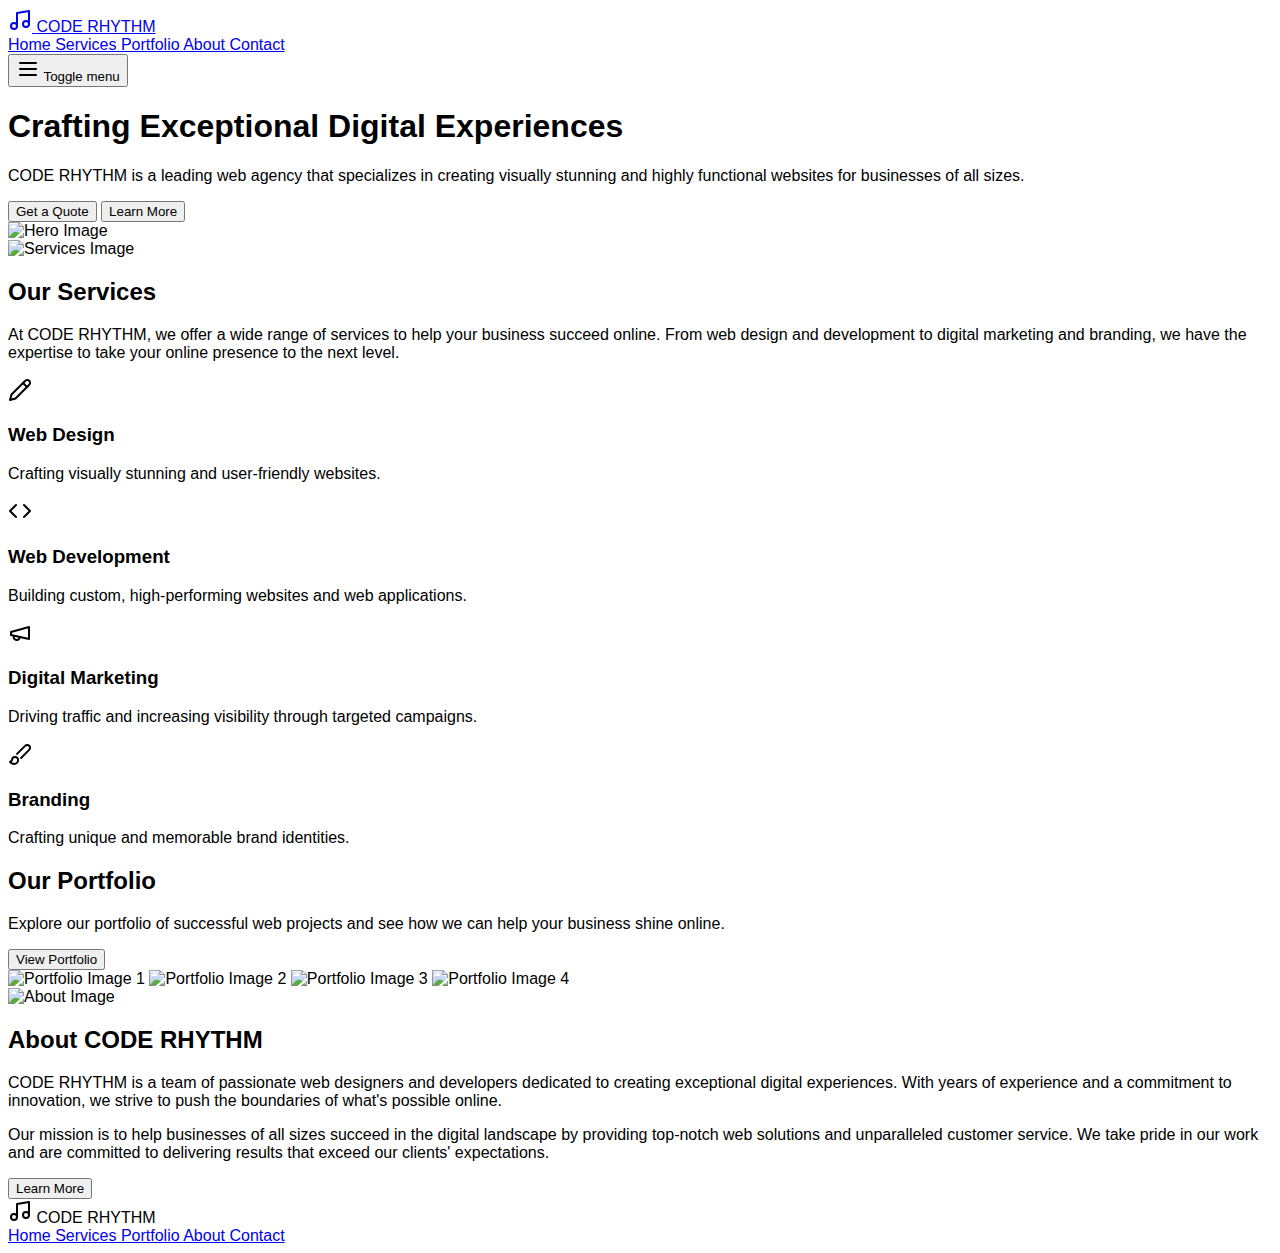
==== index.html @ 7cdf546d "Create index.html" ====
<!DOCTYPE html>
<html lang="ko">
<head>
  <meta charset="UTF-8">
  <meta name="viewport" content="width=device-width, initial-scale=1.0">
  <script src="https://cdn.tailwindcss.com"></script>
  <title>Document</title>
</head>
<body>
  <!--
// v0 by Vercel.
// https://v0.dev/t/1JrsqArqcha
-->

<style>h1, h2, h3, h4, h5, h6 { font-family: 'Inter', sans-serif; --font-sans: 'Inter'; }
</style>
<style>body { font-family: 'Inter', sans-serif; --font-sans: 'Inter'; }
</style>
<div class="flex flex-col min-h-[100dvh]">
  <header class="bg-gray-900 text-white px-6 py-4 flex items-center justify-between">
    <a class="flex items-center gap-2 font-bold text-lg" href="#">
      <svg
        xmlns="http://www.w3.org/2000/svg"
        width="24"
        height="24"
        viewBox="0 0 24 24"
        fill="none"
        stroke="currentColor"
        stroke-width="2"
        stroke-linecap="round"
        stroke-linejoin="round"
        class="h-6 w-6"
      >
        <path d="M9 18V5l12-2v13"></path>
        <circle cx="6" cy="18" r="3"></circle>
        <circle cx="18" cy="16" r="3"></circle>
      </svg>
      <span>CODE RHYTHM</span>
    </a>
    <nav class="hidden md:flex gap-6">
      <a class="hover:underline" href="#">
        Home
      </a>
      <a class="hover:underline" href="#">
        Services
      </a>
      <a class="hover:underline" href="#">
        Portfolio
      </a>
      <a class="hover:underline" href="#">
        About
      </a>
      <a class="hover:underline" href="#">
        Contact
      </a>
    </nav>
    <button class="inline-flex items-center justify-center whitespace-nowrap rounded-md text-sm font-medium ring-offset-background transition-colors focus-visible:outline-none focus-visible:ring-2 focus-visible:ring-ring focus-visible:ring-offset-2 disabled:pointer-events-none disabled:opacity-50 border border-input bg-background hover:bg-accent hover:text-accent-foreground h-10 w-10 md:hidden">
      <svg
        xmlns="http://www.w3.org/2000/svg"
        width="24"
        height="24"
        viewBox="0 0 24 24"
        fill="none"
        stroke="currentColor"
        stroke-width="2"
        stroke-linecap="round"
        stroke-linejoin="round"
        class="h-6 w-6"
      >
        <line x1="4" x2="20" y1="12" y2="12"></line>
        <line x1="4" x2="20" y1="6" y2="6"></line>
        <line x1="4" x2="20" y1="18" y2="18"></line>
      </svg>
      <span class="sr-only">Toggle menu</span>
    </button>
  </header>
  <main class="flex-1">
    <section class="bg-gray-900 text-white py-24 md:py-32 lg:py-40">
      <div class="container px-4 md:px-6 grid md:grid-cols-2 gap-8 items-center">
        <div class="space-y-6">
          <h1 class="text-4xl md:text-5xl lg:text-6xl font-bold tracking-tight">
            Crafting Exceptional Digital Experiences
          </h1>
          <p class="text-lg md:text-xl text-gray-300">
            CODE RHYTHM is a leading web agency that specializes in creating visually stunning and highly functional
            websites for businesses of all sizes.
          </p>
          <div class="flex gap-4">
            <button class="inline-flex items-center justify-center whitespace-nowrap rounded-md text-sm font-medium ring-offset-background transition-colors focus-visible:outline-none focus-visible:ring-2 focus-visible:ring-ring focus-visible:ring-offset-2 disabled:pointer-events-none disabled:opacity-50 h-10 px-4 py-2">
              Get a Quote
            </button>
            <button class="inline-flex items-center justify-center whitespace-nowrap rounded-md text-sm font-medium ring-offset-background transition-colors focus-visible:outline-none focus-visible:ring-2 focus-visible:ring-ring focus-visible:ring-offset-2 disabled:pointer-events-none disabled:opacity-50 border border-input bg-background hover:bg-accent hover:text-accent-foreground h-10 px-4 py-2">
              Learn More
            </button>
          </div>
        </div>
        <div class="relative">
          <img
            src="/placeholder.svg"
            width="800"
            height="600"
            alt="Hero Image"
            class="rounded-xl shadow-xl"
            style="aspect-ratio: 800 / 600; object-fit: cover;"
          />
          <div class="absolute top-0 left-0 w-full h-full bg-gradient-to-r from-gray-900/80 to-transparent rounded-xl"></div>
        </div>
      </div>
    </section>
    <section class="bg-white py-24 md:py-32 lg:py-40">
      <div class="container px-4 md:px-6 grid md:grid-cols-2 gap-8 items-center">
        <div class="order-2 md:order-1">
          <img
            src="/placeholder.svg"
            width="800"
            height="600"
            alt="Services Image"
            class="rounded-xl shadow-xl"
            style="aspect-ratio: 800 / 600; object-fit: cover;"
          />
        </div>
        <div class="space-y-6 order-1 md:order-2">
          <h2 class="text-3xl md:text-4xl lg:text-5xl font-bold tracking-tight">Our Services</h2>
          <p class="text-lg md:text-xl text-gray-600">
            At CODE RHYTHM, we offer a wide range of services to help your business succeed online. From web design
            and development to digital marketing and branding, we have the expertise to take your online presence to
            the next level.
          </p>
          <div class="grid grid-cols-2 gap-4">
            <div class="rounded-lg border bg-card text-card-foreground shadow-sm" data-v0-t="card">
              <div class="flex flex-col space-y-1.5 p-6">
                <svg
                  xmlns="http://www.w3.org/2000/svg"
                  width="24"
                  height="24"
                  viewBox="0 0 24 24"
                  fill="none"
                  stroke="currentColor"
                  stroke-width="2"
                  stroke-linecap="round"
                  stroke-linejoin="round"
                  class="h-8 w-8 text-primary"
                >
                  <path d="M17 3a2.85 2.83 0 1 1 4 4L7.5 20.5 2 22l1.5-5.5Z"></path>
                  <path d="m15 5 4 4"></path>
                </svg>
              </div>
              <div class="p-6">
                <h3 class="text-lg font-semibold">Web Design</h3>
                <p class="text-gray-600">Crafting visually stunning and user-friendly websites.</p>
              </div>
            </div>
            <div class="rounded-lg border bg-card text-card-foreground shadow-sm" data-v0-t="card">
              <div class="flex flex-col space-y-1.5 p-6">
                <svg
                  xmlns="http://www.w3.org/2000/svg"
                  width="24"
                  height="24"
                  viewBox="0 0 24 24"
                  fill="none"
                  stroke="currentColor"
                  stroke-width="2"
                  stroke-linecap="round"
                  stroke-linejoin="round"
                  class="h-8 w-8 text-primary"
                >
                  <polyline points="16 18 22 12 16 6"></polyline>
                  <polyline points="8 6 2 12 8 18"></polyline>
                </svg>
              </div>
              <div class="p-6">
                <h3 class="text-lg font-semibold">Web Development</h3>
                <p class="text-gray-600">Building custom, high-performing websites and web applications.</p>
              </div>
            </div>
            <div class="rounded-lg border bg-card text-card-foreground shadow-sm" data-v0-t="card">
              <div class="flex flex-col space-y-1.5 p-6">
                <svg
                  xmlns="http://www.w3.org/2000/svg"
                  width="24"
                  height="24"
                  viewBox="0 0 24 24"
                  fill="none"
                  stroke="currentColor"
                  stroke-width="2"
                  stroke-linecap="round"
                  stroke-linejoin="round"
                  class="h-8 w-8 text-primary"
                >
                  <path d="m3 11 18-5v12L3 14v-3z"></path>
                  <path d="M11.6 16.8a3 3 0 1 1-5.8-1.6"></path>
                </svg>
              </div>
              <div class="p-6">
                <h3 class="text-lg font-semibold">Digital Marketing</h3>
                <p class="text-gray-600">Driving traffic and increasing visibility through targeted campaigns.</p>
              </div>
            </div>
            <div class="rounded-lg border bg-card text-card-foreground shadow-sm" data-v0-t="card">
              <div class="flex flex-col space-y-1.5 p-6">
                <svg
                  xmlns="http://www.w3.org/2000/svg"
                  width="24"
                  height="24"
                  viewBox="0 0 24 24"
                  fill="none"
                  stroke="currentColor"
                  stroke-width="2"
                  stroke-linecap="round"
                  stroke-linejoin="round"
                  class="h-8 w-8 text-primary"
                >
                  <path d="m9.06 11.9 8.07-8.06a2.85 2.85 0 1 1 4.03 4.03l-8.06 8.08"></path>
                  <path d="M7.07 14.94c-1.66 0-3 1.35-3 3.02 0 1.33-2.5 1.52-2 2.02 1.08 1.1 2.49 2.02 4 2.02 2.2 0 4-1.8 4-4.04a3.01 3.01 0 0 0-3-3.02z"></path>
                </svg>
              </div>
              <div class="p-6">
                <h3 class="text-lg font-semibold">Branding</h3>
                <p class="text-gray-600">Crafting unique and memorable brand identities.</p>
              </div>
            </div>
          </div>
        </div>
      </div>
    </section>
    <section class="bg-gray-900 text-white py-24 md:py-32 lg:py-40">
      <div class="container px-4 md:px-6 grid md:grid-cols-2 gap-8 items-center">
        <div class="space-y-6">
          <h2 class="text-3xl md:text-4xl lg:text-5xl font-bold tracking-tight">Our Portfolio</h2>
          <p class="text-lg md:text-xl text-gray-300">
            Explore our portfolio of successful web projects and see how we can help your business shine online.
          </p>
          <button class="inline-flex items-center justify-center whitespace-nowrap rounded-md text-sm font-medium ring-offset-background transition-colors focus-visible:outline-none focus-visible:ring-2 focus-visible:ring-ring focus-visible:ring-offset-2 disabled:pointer-events-none disabled:opacity-50 h-10 px-4 py-2">
            View Portfolio
          </button>
        </div>
        <div class="grid grid-cols-2 gap-4">
          <img
            src="/placeholder.svg"
            width="400"
            height="300"
            alt="Portfolio Image 1"
            class="rounded-xl shadow-xl"
            style="aspect-ratio: 400 / 300; object-fit: cover;"
          />
          <img
            src="/placeholder.svg"
            width="400"
            height="300"
            alt="Portfolio Image 2"
            class="rounded-xl shadow-xl"
            style="aspect-ratio: 400 / 300; object-fit: cover;"
          />
          <img
            src="/placeholder.svg"
            width="400"
            height="300"
            alt="Portfolio Image 3"
            class="rounded-xl shadow-xl"
            style="aspect-ratio: 400 / 300; object-fit: cover;"
          />
          <img
            src="/placeholder.svg"
            width="400"
            height="300"
            alt="Portfolio Image 4"
            class="rounded-xl shadow-xl"
            style="aspect-ratio: 400 / 300; object-fit: cover;"
          />
        </div>
      </div>
    </section>
    <section class="bg-white py-24 md:py-32 lg:py-40">
      <div class="container px-4 md:px-6 grid md:grid-cols-2 gap-8 items-center">
        <div>
          <img
            src="/placeholder.svg"
            width="800"
            height="600"
            alt="About Image"
            class="rounded-xl shadow-xl"
            style="aspect-ratio: 800 / 600; object-fit: cover;"
          />
        </div>
        <div class="space-y-6">
          <h2 class="text-3xl md:text-4xl lg:text-5xl font-bold tracking-tight">About CODE RHYTHM</h2>
          <p class="text-lg md:text-xl text-gray-600">
            CODE RHYTHM is a team of passionate web designers and developers dedicated to creating exceptional
            digital experiences. With years of experience and a commitment to innovation, we strive to push the
            boundaries of what's possible online.
          </p>
          <p class="text-lg md:text-xl text-gray-600">
            Our mission is to help businesses of all sizes succeed in the digital landscape by providing top-notch
            web solutions and unparalleled customer service. We take pride in our work and are committed to
            delivering results that exceed our clients' expectations.
          </p>
          <button class="inline-flex items-center justify-center whitespace-nowrap rounded-md text-sm font-medium ring-offset-background transition-colors focus-visible:outline-none focus-visible:ring-2 focus-visible:ring-ring focus-visible:ring-offset-2 disabled:pointer-events-none disabled:opacity-50 h-10 px-4 py-2">
            Learn More
          </button>
        </div>
      </div>
    </section>
  </main>
  <footer class="bg-gray-900 text-white px-6 py-8">
    <div class="container flex flex-col md:flex-row items-center justify-between">
      <div class="flex items-center gap-2 font-bold text-lg">
        <svg
          xmlns="http://www.w3.org/2000/svg"
          width="24"
          height="24"
          viewBox="0 0 24 24"
          fill="none"
          stroke="currentColor"
          stroke-width="2"
          stroke-linecap="round"
          stroke-linejoin="round"
          class="h-6 w-6"
        >
          <path d="M9 18V5l12-2v13"></path>
          <circle cx="6" cy="18" r="3"></circle>
          <circle cx="18" cy="16" r="3"></circle>
        </svg>
        <span>CODE RHYTHM</span>
      </div>
      <nav class="flex gap-6 mt-4 md:mt-0">
        <a class="hover:underline" href="#">
          Home
        </a>
        <a class="hover:underline" href="#">
          Services
        </a>
        <a class="hover:underline" href="#">
          Portfolio
        </a>
        <a class="hover:underline" href="#">
          About
        </a>
        <a class="hover:underline" href="#">
          Contact
        </a>
      </nav>
    </div>
  </footer>
</div>
</body>
</html>
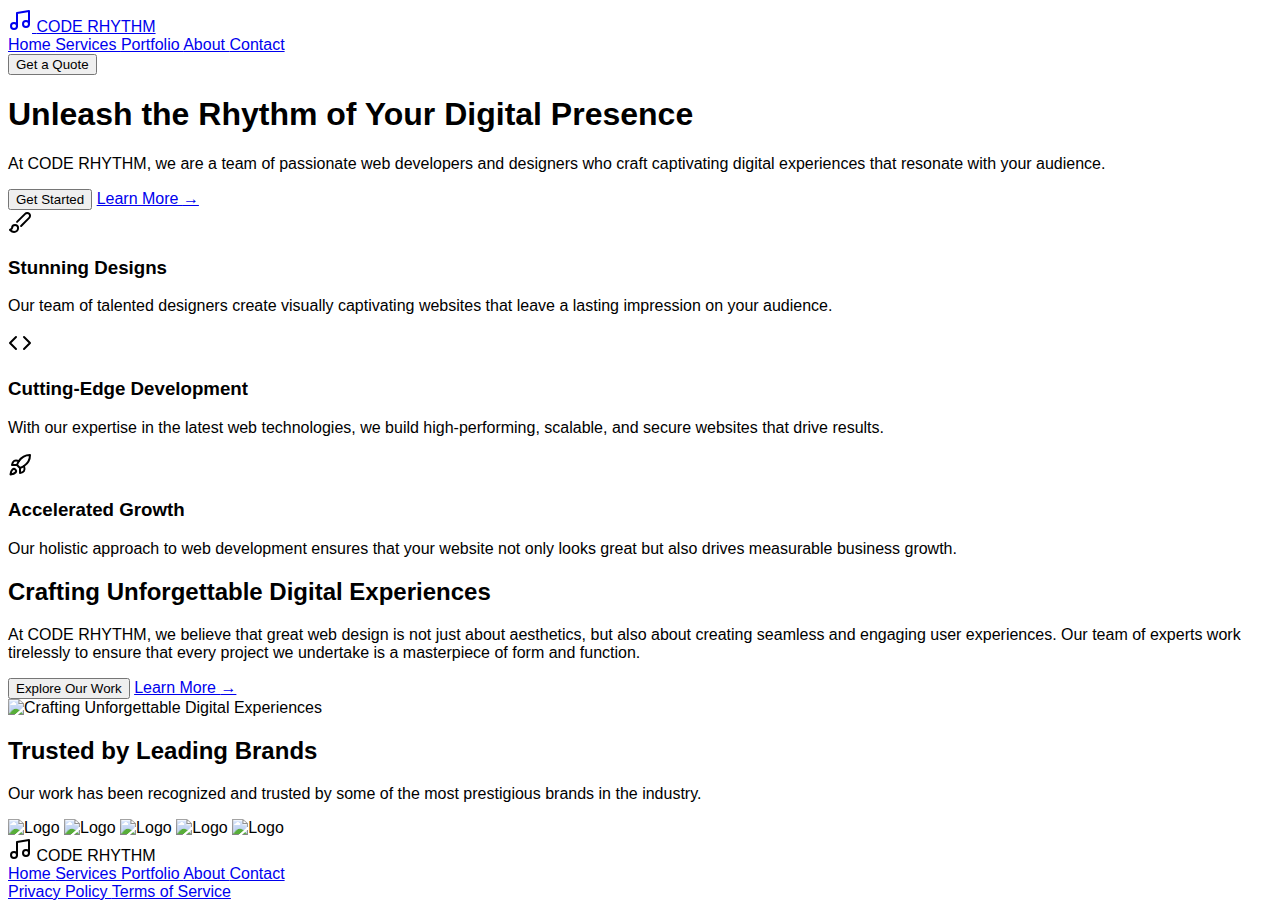
==== commit 2e899741: "Update index.html" ====
--- a/index.html
+++ b/index.html
@@ -9,16 +9,16 @@
 <body>
   <!--
 // v0 by Vercel.
-// https://v0.dev/t/1JrsqArqcha
+// https://v0.dev/t/nzzyYUr2yjG
 -->
 
 <style>h1, h2, h3, h4, h5, h6 { font-family: 'Inter', sans-serif; --font-sans: 'Inter'; }
 </style>
 <style>body { font-family: 'Inter', sans-serif; --font-sans: 'Inter'; }
 </style>
-<div class="flex flex-col min-h-[100dvh]">
-  <header class="bg-gray-900 text-white px-6 py-4 flex items-center justify-between">
-    <a class="flex items-center gap-2 font-bold text-lg" href="#">
+<div class="min-h-screen w-full bg-gradient-to-br from-[#1E1E1E] to-[#2C2C2C] text-white">
+  <header class="flex items-center justify-between px-8 py-6 lg:px-16 lg:py-8">
+    <a class="flex items-center gap-2 text-2xl font-bold" href="#">
       <svg
         xmlns="http://www.w3.org/2000/svg"
         width="24"
@@ -29,7 +29,7 @@
         stroke-width="2"
         stroke-linecap="round"
         stroke-linejoin="round"
-        class="h-6 w-6"
+        class="h-8 w-8"
       >
         <path d="M9 18V5l12-2v13"></path>
         <circle cx="6" cy="18" r="3"></circle>
@@ -37,308 +37,247 @@
       </svg>
       <span>CODE RHYTHM</span>
     </a>
-    <nav class="hidden md:flex gap-6">
-      <a class="hover:underline" href="#">
+    <nav class="hidden space-x-6 lg:flex">
+      <a class="text-sm font-medium hover:text-gray-300 transition-colors" href="#">
         Home
       </a>
-      <a class="hover:underline" href="#">
+      <a class="text-sm font-medium hover:text-gray-300 transition-colors" href="#">
         Services
       </a>
-      <a class="hover:underline" href="#">
+      <a class="text-sm font-medium hover:text-gray-300 transition-colors" href="#">
         Portfolio
       </a>
-      <a class="hover:underline" href="#">
+      <a class="text-sm font-medium hover:text-gray-300 transition-colors" href="#">
         About
       </a>
-      <a class="hover:underline" href="#">
+      <a class="text-sm font-medium hover:text-gray-300 transition-colors" href="#">
         Contact
       </a>
     </nav>
-    <button class="inline-flex items-center justify-center whitespace-nowrap rounded-md text-sm font-medium ring-offset-background transition-colors focus-visible:outline-none focus-visible:ring-2 focus-visible:ring-ring focus-visible:ring-offset-2 disabled:pointer-events-none disabled:opacity-50 border border-input bg-background hover:bg-accent hover:text-accent-foreground h-10 w-10 md:hidden">
-      <svg
-        xmlns="http://www.w3.org/2000/svg"
-        width="24"
-        height="24"
-        viewBox="0 0 24 24"
-        fill="none"
-        stroke="currentColor"
-        stroke-width="2"
-        stroke-linecap="round"
-        stroke-linejoin="round"
-        class="h-6 w-6"
-      >
-        <line x1="4" x2="20" y1="12" y2="12"></line>
-        <line x1="4" x2="20" y1="6" y2="6"></line>
-        <line x1="4" x2="20" y1="18" y2="18"></line>
-      </svg>
-      <span class="sr-only">Toggle menu</span>
+    <button class="items-center justify-center whitespace-nowrap rounded-md text-sm font-medium ring-offset-background transition-colors focus-visible:outline-none focus-visible:ring-2 focus-visible:ring-ring focus-visible:ring-offset-2 disabled:pointer-events-none disabled:opacity-50 bg-primary text-primary-foreground hover:bg-primary/90 h-10 px-4 py-2 hidden lg:inline-flex">
+      Get a Quote
     </button>
   </header>
-  <main class="flex-1">
-    <section class="bg-gray-900 text-white py-24 md:py-32 lg:py-40">
-      <div class="container px-4 md:px-6 grid md:grid-cols-2 gap-8 items-center">
-        <div class="space-y-6">
-          <h1 class="text-4xl md:text-5xl lg:text-6xl font-bold tracking-tight">
-            Crafting Exceptional Digital Experiences
-          </h1>
-          <p class="text-lg md:text-xl text-gray-300">
-            CODE RHYTHM is a leading web agency that specializes in creating visually stunning and highly functional
-            websites for businesses of all sizes.
-          </p>
-          <div class="flex gap-4">
+  <main class="flex flex-col items-center justify-center px-8 py-16 lg:px-16 lg:py-24">
+    <div class="max-w-3xl text-center">
+      <h1 class="text-4xl font-bold tracking-tight sm:text-5xl md:text-6xl">
+        Unleash the Rhythm of Your Digital Presence
+      </h1>
+      <p class="mt-6 text-lg leading-8 text-gray-400">
+        At CODE RHYTHM, we are a team of passionate web developers and designers who craft captivating digital
+        experiences that resonate with your audience.
+      </p>
+      <div class="mt-10 flex items-center justify-center gap-x-6">
+        <button class="inline-flex items-center justify-center whitespace-nowrap rounded-md text-sm font-medium ring-offset-background transition-colors focus-visible:outline-none focus-visible:ring-2 focus-visible:ring-ring focus-visible:ring-offset-2 disabled:pointer-events-none disabled:opacity-50 h-10 px-4 py-2">
+          Get Started
+        </button>
+        <a class="text-sm font-semibold leading-6 text-gray-300 hover:text-gray-200" href="#">
+          Learn More <span aria-hidden="true">→</span>
+        </a>
+      </div>
+    </div>
+  </main>
+  <section class="bg-[#2C2C2C] py-16 lg:py-24">
+    <div class="container mx-auto px-8 lg:px-16">
+      <div class="grid grid-cols-1 gap-8 md:grid-cols-2 lg:grid-cols-3">
+        <div class="rounded-lg bg-[#1E1E1E] p-8 shadow-lg">
+          <svg
+            xmlns="http://www.w3.org/2000/svg"
+            width="24"
+            height="24"
+            viewBox="0 0 24 24"
+            fill="none"
+            stroke="currentColor"
+            stroke-width="2"
+            stroke-linecap="round"
+            stroke-linejoin="round"
+            class="h-10 w-10 text-[#FF6B6B]"
+          >
+            <path d="m9.06 11.9 8.07-8.06a2.85 2.85 0 1 1 4.03 4.03l-8.06 8.08"></path>
+            <path d="M7.07 14.94c-1.66 0-3 1.35-3 3.02 0 1.33-2.5 1.52-2 2.02 1.08 1.1 2.49 2.02 4 2.02 2.2 0 4-1.8 4-4.04a3.01 3.01 0 0 0-3-3.02z"></path>
+          </svg>
+          <h3 class="mt-6 text-xl font-bold">Stunning Designs</h3>
+          <p class="mt-4 text-gray-400">
+            Our team of talented designers create visually captivating websites that leave a lasting impression on
+            your audience.
+          </p>
+        </div>
+        <div class="rounded-lg bg-[#1E1E1E] p-8 shadow-lg">
+          <svg
+            xmlns="http://www.w3.org/2000/svg"
+            width="24"
+            height="24"
+            viewBox="0 0 24 24"
+            fill="none"
+            stroke="currentColor"
+            stroke-width="2"
+            stroke-linecap="round"
+            stroke-linejoin="round"
+            class="h-10 w-10 text-[#6BCB77]"
+          >
+            <polyline points="16 18 22 12 16 6"></polyline>
+            <polyline points="8 6 2 12 8 18"></polyline>
+          </svg>
+          <h3 class="mt-6 text-xl font-bold">Cutting-Edge Development</h3>
+          <p class="mt-4 text-gray-400">
+            With our expertise in the latest web technologies, we build high-performing, scalable, and secure
+            websites that drive results.
+          </p>
+        </div>
+        <div class="rounded-lg bg-[#1E1E1E] p-8 shadow-lg">
+          <svg
+            xmlns="http://www.w3.org/2000/svg"
+            width="24"
+            height="24"
+            viewBox="0 0 24 24"
+            fill="none"
+            stroke="currentColor"
+            stroke-width="2"
+            stroke-linecap="round"
+            stroke-linejoin="round"
+            class="h-10 w-10 text-[#FFC107]"
+          >
+            <path d="M4.5 16.5c-1.5 1.26-2 5-2 5s3.74-.5 5-2c.71-.84.7-2.13-.09-2.91a2.18 2.18 0 0 0-2.91-.09z"></path>
+            <path d="m12 15-3-3a22 22 0 0 1 2-3.95A12.88 12.88 0 0 1 22 2c0 2.72-.78 7.5-6 11a22.35 22.35 0 0 1-4 2z"></path>
+            <path d="M9 12H4s.55-3.03 2-4c1.62-1.08 5 0 5 0"></path>
+            <path d="M12 15v5s3.03-.55 4-2c1.08-1.62 0-5 0-5"></path>
+          </svg>
+          <h3 class="mt-6 text-xl font-bold">Accelerated Growth</h3>
+          <p class="mt-4 text-gray-400">
+            Our holistic approach to web development ensures that your website not only looks great but also drives
+            measurable business growth.
+          </p>
+        </div>
+      </div>
+    </div>
+  </section>
+  <section class="py-16 lg:py-24">
+    <div class="container mx-auto px-8 lg:px-16">
+      <div class="grid grid-cols-1 gap-8 md:grid-cols-2">
+        <div class="order-2 md:order-1">
+          <h2 class="text-3xl font-bold tracking-tight sm:text-4xl">Crafting Unforgettable Digital Experiences</h2>
+          <p class="mt-6 text-lg leading-8 text-gray-400">
+            At CODE RHYTHM, we believe that great web design is not just about aesthetics, but also about creating
+            seamless and engaging user experiences. Our team of experts work tirelessly to ensure that every project
+            we undertake is a masterpiece of form and function.
+          </p>
+          <div class="mt-10 flex items-center gap-x-6">
             <button class="inline-flex items-center justify-center whitespace-nowrap rounded-md text-sm font-medium ring-offset-background transition-colors focus-visible:outline-none focus-visible:ring-2 focus-visible:ring-ring focus-visible:ring-offset-2 disabled:pointer-events-none disabled:opacity-50 h-10 px-4 py-2">
-              Get a Quote
+              Explore Our Work
             </button>
-            <button class="inline-flex items-center justify-center whitespace-nowrap rounded-md text-sm font-medium ring-offset-background transition-colors focus-visible:outline-none focus-visible:ring-2 focus-visible:ring-ring focus-visible:ring-offset-2 disabled:pointer-events-none disabled:opacity-50 border border-input bg-background hover:bg-accent hover:text-accent-foreground h-10 px-4 py-2">
-              Learn More
-            </button>
+            <a class="text-sm font-semibold leading-6 text-gray-300 hover:text-gray-200" href="#">
+              Learn More <span aria-hidden="true">→</span>
+            </a>
           </div>
         </div>
-        <div class="relative">
+        <div class="order-1 md:order-2">
           <img
             src="/placeholder.svg"
-            width="800"
-            height="600"
-            alt="Hero Image"
-            class="rounded-xl shadow-xl"
-            style="aspect-ratio: 800 / 600; object-fit: cover;"
+            width="640"
+            height="480"
+            alt="Crafting Unforgettable Digital Experiences"
+            class="rounded-lg"
+            style="aspect-ratio:640/480;object-fit:cover"
           />
-          <div class="absolute top-0 left-0 w-full h-full bg-gradient-to-r from-gray-900/80 to-transparent rounded-xl"></div>
-        </div>
-      </div>
-    </section>
-    <section class="bg-white py-24 md:py-32 lg:py-40">
-      <div class="container px-4 md:px-6 grid md:grid-cols-2 gap-8 items-center">
-        <div class="order-2 md:order-1">
-          <img
-            src="/placeholder.svg"
-            width="800"
-            height="600"
-            alt="Services Image"
-            class="rounded-xl shadow-xl"
-            style="aspect-ratio: 800 / 600; object-fit: cover;"
-          />
-        </div>
-        <div class="space-y-6 order-1 md:order-2">
-          <h2 class="text-3xl md:text-4xl lg:text-5xl font-bold tracking-tight">Our Services</h2>
-          <p class="text-lg md:text-xl text-gray-600">
-            At CODE RHYTHM, we offer a wide range of services to help your business succeed online. From web design
-            and development to digital marketing and branding, we have the expertise to take your online presence to
-            the next level.
-          </p>
-          <div class="grid grid-cols-2 gap-4">
-            <div class="rounded-lg border bg-card text-card-foreground shadow-sm" data-v0-t="card">
-              <div class="flex flex-col space-y-1.5 p-6">
-                <svg
-                  xmlns="http://www.w3.org/2000/svg"
-                  width="24"
-                  height="24"
-                  viewBox="0 0 24 24"
-                  fill="none"
-                  stroke="currentColor"
-                  stroke-width="2"
-                  stroke-linecap="round"
-                  stroke-linejoin="round"
-                  class="h-8 w-8 text-primary"
-                >
-                  <path d="M17 3a2.85 2.83 0 1 1 4 4L7.5 20.5 2 22l1.5-5.5Z"></path>
-                  <path d="m15 5 4 4"></path>
-                </svg>
-              </div>
-              <div class="p-6">
-                <h3 class="text-lg font-semibold">Web Design</h3>
-                <p class="text-gray-600">Crafting visually stunning and user-friendly websites.</p>
-              </div>
-            </div>
-            <div class="rounded-lg border bg-card text-card-foreground shadow-sm" data-v0-t="card">
-              <div class="flex flex-col space-y-1.5 p-6">
-                <svg
-                  xmlns="http://www.w3.org/2000/svg"
-                  width="24"
-                  height="24"
-                  viewBox="0 0 24 24"
-                  fill="none"
-                  stroke="currentColor"
-                  stroke-width="2"
-                  stroke-linecap="round"
-                  stroke-linejoin="round"
-                  class="h-8 w-8 text-primary"
-                >
-                  <polyline points="16 18 22 12 16 6"></polyline>
-                  <polyline points="8 6 2 12 8 18"></polyline>
-                </svg>
-              </div>
-              <div class="p-6">
-                <h3 class="text-lg font-semibold">Web Development</h3>
-                <p class="text-gray-600">Building custom, high-performing websites and web applications.</p>
-              </div>
-            </div>
-            <div class="rounded-lg border bg-card text-card-foreground shadow-sm" data-v0-t="card">
-              <div class="flex flex-col space-y-1.5 p-6">
-                <svg
-                  xmlns="http://www.w3.org/2000/svg"
-                  width="24"
-                  height="24"
-                  viewBox="0 0 24 24"
-                  fill="none"
-                  stroke="currentColor"
-                  stroke-width="2"
-                  stroke-linecap="round"
-                  stroke-linejoin="round"
-                  class="h-8 w-8 text-primary"
-                >
-                  <path d="m3 11 18-5v12L3 14v-3z"></path>
-                  <path d="M11.6 16.8a3 3 0 1 1-5.8-1.6"></path>
-                </svg>
-              </div>
-              <div class="p-6">
-                <h3 class="text-lg font-semibold">Digital Marketing</h3>
-                <p class="text-gray-600">Driving traffic and increasing visibility through targeted campaigns.</p>
-              </div>
-            </div>
-            <div class="rounded-lg border bg-card text-card-foreground shadow-sm" data-v0-t="card">
-              <div class="flex flex-col space-y-1.5 p-6">
-                <svg
-                  xmlns="http://www.w3.org/2000/svg"
-                  width="24"
-                  height="24"
-                  viewBox="0 0 24 24"
-                  fill="none"
-                  stroke="currentColor"
-                  stroke-width="2"
-                  stroke-linecap="round"
-                  stroke-linejoin="round"
-                  class="h-8 w-8 text-primary"
-                >
-                  <path d="m9.06 11.9 8.07-8.06a2.85 2.85 0 1 1 4.03 4.03l-8.06 8.08"></path>
-                  <path d="M7.07 14.94c-1.66 0-3 1.35-3 3.02 0 1.33-2.5 1.52-2 2.02 1.08 1.1 2.49 2.02 4 2.02 2.2 0 4-1.8 4-4.04a3.01 3.01 0 0 0-3-3.02z"></path>
-                </svg>
-              </div>
-              <div class="p-6">
-                <h3 class="text-lg font-semibold">Branding</h3>
-                <p class="text-gray-600">Crafting unique and memorable brand identities.</p>
-              </div>
-            </div>
-          </div>
-        </div>
-      </div>
-    </section>
-    <section class="bg-gray-900 text-white py-24 md:py-32 lg:py-40">
-      <div class="container px-4 md:px-6 grid md:grid-cols-2 gap-8 items-center">
-        <div class="space-y-6">
-          <h2 class="text-3xl md:text-4xl lg:text-5xl font-bold tracking-tight">Our Portfolio</h2>
-          <p class="text-lg md:text-xl text-gray-300">
-            Explore our portfolio of successful web projects and see how we can help your business shine online.
-          </p>
-          <button class="inline-flex items-center justify-center whitespace-nowrap rounded-md text-sm font-medium ring-offset-background transition-colors focus-visible:outline-none focus-visible:ring-2 focus-visible:ring-ring focus-visible:ring-offset-2 disabled:pointer-events-none disabled:opacity-50 h-10 px-4 py-2">
-            View Portfolio
-          </button>
-        </div>
-        <div class="grid grid-cols-2 gap-4">
-          <img
-            src="/placeholder.svg"
-            width="400"
-            height="300"
-            alt="Portfolio Image 1"
-            class="rounded-xl shadow-xl"
-            style="aspect-ratio: 400 / 300; object-fit: cover;"
-          />
-          <img
-            src="/placeholder.svg"
-            width="400"
-            height="300"
-            alt="Portfolio Image 2"
-            class="rounded-xl shadow-xl"
-            style="aspect-ratio: 400 / 300; object-fit: cover;"
-          />
-          <img
-            src="/placeholder.svg"
-            width="400"
-            height="300"
-            alt="Portfolio Image 3"
-            class="rounded-xl shadow-xl"
-            style="aspect-ratio: 400 / 300; object-fit: cover;"
-          />
-          <img
-            src="/placeholder.svg"
-            width="400"
-            height="300"
-            alt="Portfolio Image 4"
-            class="rounded-xl shadow-xl"
-            style="aspect-ratio: 400 / 300; object-fit: cover;"
-          />
-        </div>
-      </div>
-    </section>
-    <section class="bg-white py-24 md:py-32 lg:py-40">
-      <div class="container px-4 md:px-6 grid md:grid-cols-2 gap-8 items-center">
-        <div>
-          <img
-            src="/placeholder.svg"
-            width="800"
-            height="600"
-            alt="About Image"
-            class="rounded-xl shadow-xl"
-            style="aspect-ratio: 800 / 600; object-fit: cover;"
-          />
-        </div>
-        <div class="space-y-6">
-          <h2 class="text-3xl md:text-4xl lg:text-5xl font-bold tracking-tight">About CODE RHYTHM</h2>
-          <p class="text-lg md:text-xl text-gray-600">
-            CODE RHYTHM is a team of passionate web designers and developers dedicated to creating exceptional
-            digital experiences. With years of experience and a commitment to innovation, we strive to push the
-            boundaries of what's possible online.
-          </p>
-          <p class="text-lg md:text-xl text-gray-600">
-            Our mission is to help businesses of all sizes succeed in the digital landscape by providing top-notch
-            web solutions and unparalleled customer service. We take pride in our work and are committed to
-            delivering results that exceed our clients' expectations.
-          </p>
-          <button class="inline-flex items-center justify-center whitespace-nowrap rounded-md text-sm font-medium ring-offset-background transition-colors focus-visible:outline-none focus-visible:ring-2 focus-visible:ring-ring focus-visible:ring-offset-2 disabled:pointer-events-none disabled:opacity-50 h-10 px-4 py-2">
-            Learn More
-          </button>
-        </div>
-      </div>
-    </section>
-  </main>
-  <footer class="bg-gray-900 text-white px-6 py-8">
-    <div class="container flex flex-col md:flex-row items-center justify-between">
-      <div class="flex items-center gap-2 font-bold text-lg">
-        <svg
-          xmlns="http://www.w3.org/2000/svg"
-          width="24"
-          height="24"
-          viewBox="0 0 24 24"
-          fill="none"
-          stroke="currentColor"
-          stroke-width="2"
-          stroke-linecap="round"
-          stroke-linejoin="round"
-          class="h-6 w-6"
-        >
-          <path d="M9 18V5l12-2v13"></path>
-          <circle cx="6" cy="18" r="3"></circle>
-          <circle cx="18" cy="16" r="3"></circle>
-        </svg>
-        <span>CODE RHYTHM</span>
-      </div>
-      <nav class="flex gap-6 mt-4 md:mt-0">
-        <a class="hover:underline" href="#">
-          Home
-        </a>
-        <a class="hover:underline" href="#">
-          Services
-        </a>
-        <a class="hover:underline" href="#">
-          Portfolio
-        </a>
-        <a class="hover:underline" href="#">
-          About
-        </a>
-        <a class="hover:underline" href="#">
-          Contact
-        </a>
-      </nav>
+        </div>
+      </div>
+    </div>
+  </section>
+  <section class="bg-[#2C2C2C] py-16 lg:py-24">
+    <div class="container mx-auto px-8 lg:px-16">
+      <div class="text-center">
+        <h2 class="text-3xl font-bold tracking-tight sm:text-4xl">Trusted by Leading Brands</h2>
+        <p class="mt-6 text-lg leading-8 text-gray-400">
+          Our work has been recognized and trusted by some of the most prestigious brands in the industry.
+        </p>
+      </div>
+      <div class="mt-10 grid grid-cols-2 gap-8 sm:grid-cols-3 lg:grid-cols-5">
+        <img
+          src="/placeholder.svg"
+          width="140"
+          height="70"
+          alt="Logo"
+          class="mx-auto aspect-[2/1] overflow-hidden rounded-lg object-contain object-center"
+        />
+        <img
+          src="/placeholder.svg"
+          width="140"
+          height="70"
+          alt="Logo"
+          class="mx-auto aspect-[2/1] overflow-hidden rounded-lg object-contain object-center"
+        />
+        <img
+          src="/placeholder.svg"
+          width="140"
+          height="70"
+          alt="Logo"
+          class="mx-auto aspect-[2/1] overflow-hidden rounded-lg object-contain object-center"
+        />
+        <img
+          src="/placeholder.svg"
+          width="140"
+          height="70"
+          alt="Logo"
+          class="mx-auto aspect-[2/1] overflow-hidden rounded-lg object-contain object-center"
+        />
+        <img
+          src="/placeholder.svg"
+          width="140"
+          height="70"
+          alt="Logo"
+          class="mx-auto aspect-[2/1] overflow-hidden rounded-lg object-contain object-center"
+        />
+      </div>
+    </div>
+  </section>
+  <footer class="bg-[#1E1E1E] py-8 lg:py-12">
+    <div class="container mx-auto px-8 lg:px-16">
+      <div class="flex flex-col items-center justify-between gap-6 lg:flex-row">
+        <div class="flex items-center gap-2">
+          <svg
+            xmlns="http://www.w3.org/2000/svg"
+            width="24"
+            height="24"
+            viewBox="0 0 24 24"
+            fill="none"
+            stroke="currentColor"
+            stroke-width="2"
+            stroke-linecap="round"
+            stroke-linejoin="round"
+            class="h-6 w-6"
+          >
+            <path d="M9 18V5l12-2v13"></path>
+            <circle cx="6" cy="18" r="3"></circle>
+            <circle cx="18" cy="16" r="3"></circle>
+          </svg>
+          <span class="text-lg font-bold">CODE RHYTHM</span>
+        </div>
+        <nav class="flex gap-6">
+          <a class="text-sm font-medium hover:text-gray-300 transition-colors" href="#">
+            Home
+          </a>
+          <a class="text-sm font-medium hover:text-gray-300 transition-colors" href="#">
+            Services
+          </a>
+          <a class="text-sm font-medium hover:text-gray-300 transition-colors" href="#">
+            Portfolio
+          </a>
+          <a class="text-sm font-medium hover:text-gray-300 transition-colors" href="#">
+            About
+          </a>
+          <a class="text-sm font-medium hover:text-gray-300 transition-colors" href="#">
+            Contact
+          </a>
+        </nav>
+        <div class="flex items-center gap-4">
+          <a class="text-sm font-medium hover:text-gray-300 transition-colors" href="#">
+            Privacy Policy
+          </a>
+          <a class="text-sm font-medium hover:text-gray-300 transition-colors" href="#">
+            Terms of Service
+          </a>
+        </div>
+      </div>
     </div>
   </footer>
 </div>
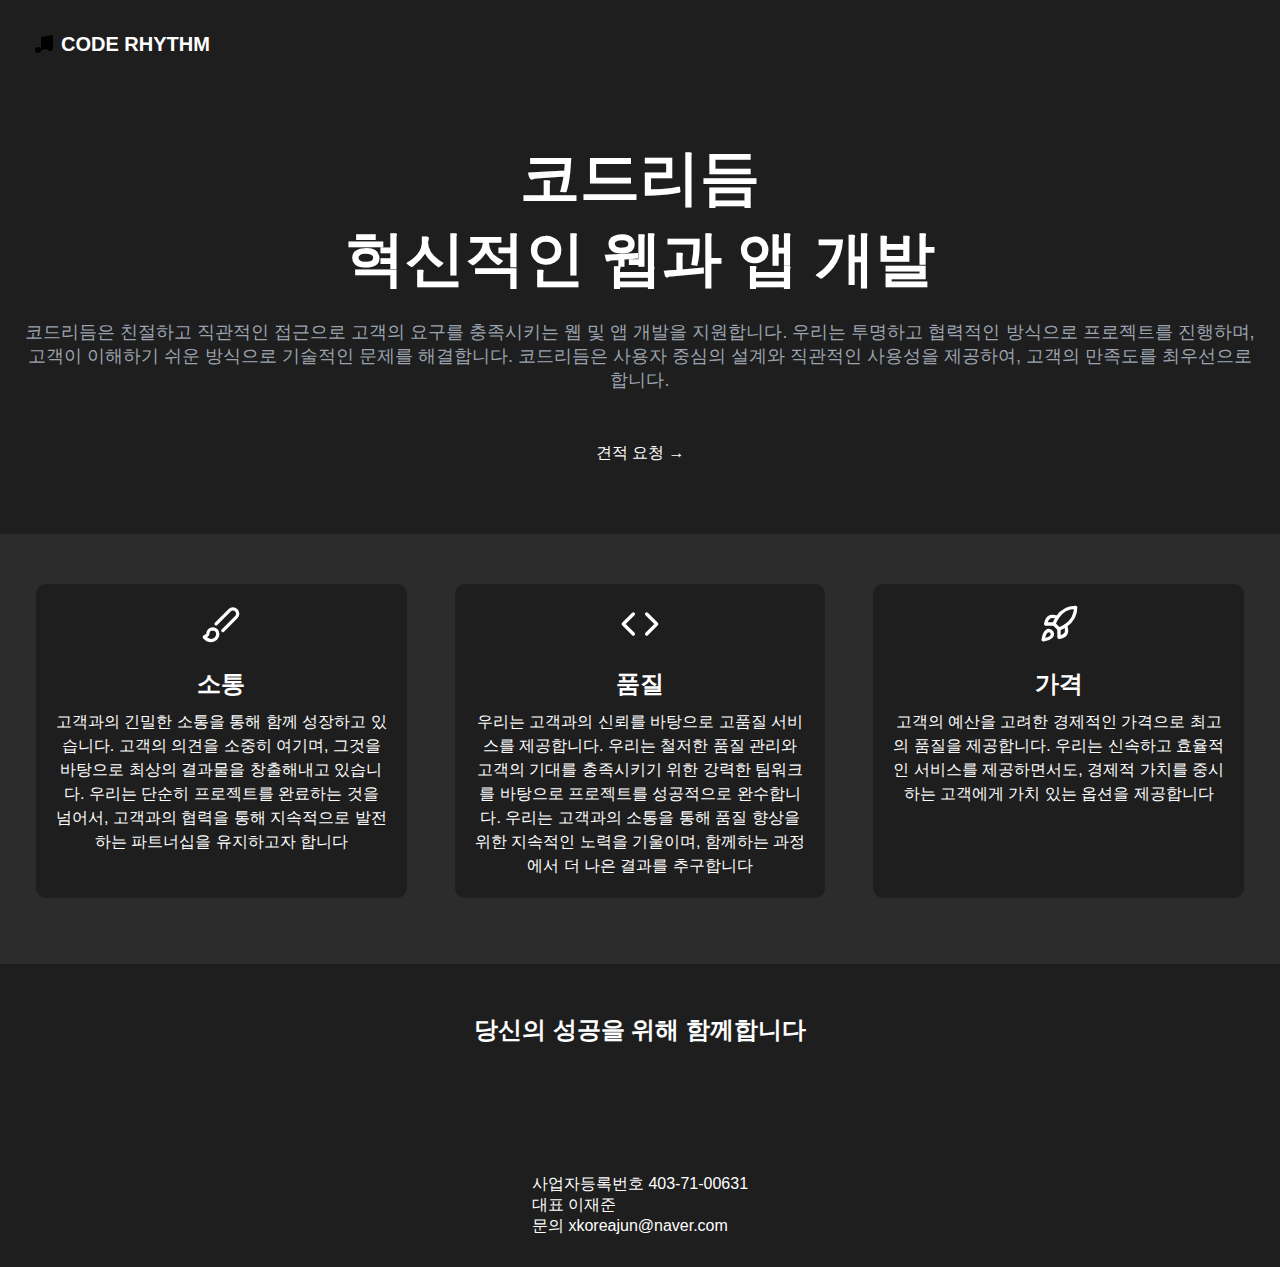
==== commit 495449f6: "메인 페이지 문구 수정" ====
--- a/index.html
+++ b/index.html
@@ -3,283 +3,89 @@
 <head>
   <meta charset="UTF-8">
   <meta name="viewport" content="width=device-width, initial-scale=1.0">
-  <script src="https://cdn.tailwindcss.com"></script>
   <title>Document</title>
+  <link rel="stylesheet" href="/styles.css">
+  <script type = "text/javascript" src="/index3.js"></script>
 </head>
 <body>
-  <!--
-// v0 by Vercel.
-// https://v0.dev/t/nzzyYUr2yjG
--->
-
-<style>h1, h2, h3, h4, h5, h6 { font-family: 'Inter', sans-serif; --font-sans: 'Inter'; }
-</style>
-<style>body { font-family: 'Inter', sans-serif; --font-sans: 'Inter'; }
-</style>
-<div class="min-h-screen w-full bg-gradient-to-br from-[#1E1E1E] to-[#2C2C2C] text-white">
-  <header class="flex items-center justify-between px-8 py-6 lg:px-16 lg:py-8">
-    <a class="flex items-center gap-2 text-2xl font-bold" href="#">
-      <svg
-        xmlns="http://www.w3.org/2000/svg"
-        width="24"
-        height="24"
-        viewBox="0 0 24 24"
-        fill="none"
-        stroke="currentColor"
-        stroke-width="2"
-        stroke-linecap="round"
-        stroke-linejoin="round"
-        class="h-8 w-8"
-      >
-        <path d="M9 18V5l12-2v13"></path>
-        <circle cx="6" cy="18" r="3"></circle>
-        <circle cx="18" cy="16" r="3"></circle>
-      </svg>
-      <span>CODE RHYTHM</span>
-    </a>
-    <nav class="hidden space-x-6 lg:flex">
-      <a class="text-sm font-medium hover:text-gray-300 transition-colors" href="#">
-        Home
-      </a>
-      <a class="text-sm font-medium hover:text-gray-300 transition-colors" href="#">
-        Services
-      </a>
-      <a class="text-sm font-medium hover:text-gray-300 transition-colors" href="#">
-        Portfolio
-      </a>
-      <a class="text-sm font-medium hover:text-gray-300 transition-colors" href="#">
-        About
-      </a>
-      <a class="text-sm font-medium hover:text-gray-300 transition-colors" href="#">
-        Contact
-      </a>
-    </nav>
-    <button class="items-center justify-center whitespace-nowrap rounded-md text-sm font-medium ring-offset-background transition-colors focus-visible:outline-none focus-visible:ring-2 focus-visible:ring-ring focus-visible:ring-offset-2 disabled:pointer-events-none disabled:opacity-50 bg-primary text-primary-foreground hover:bg-primary/90 h-10 px-4 py-2 hidden lg:inline-flex">
-      Get a Quote
-    </button>
-  </header>
-  <main class="flex flex-col items-center justify-center px-8 py-16 lg:px-16 lg:py-24">
-    <div class="max-w-3xl text-center">
-      <h1 class="text-4xl font-bold tracking-tight sm:text-5xl md:text-6xl">
-        Unleash the Rhythm of Your Digital Presence
-      </h1>
-      <p class="mt-6 text-lg leading-8 text-gray-400">
-        At CODE RHYTHM, we are a team of passionate web developers and designers who craft captivating digital
-        experiences that resonate with your audience.
-      </p>
-      <div class="mt-10 flex items-center justify-center gap-x-6">
-        <button class="inline-flex items-center justify-center whitespace-nowrap rounded-md text-sm font-medium ring-offset-background transition-colors focus-visible:outline-none focus-visible:ring-2 focus-visible:ring-ring focus-visible:ring-offset-2 disabled:pointer-events-none disabled:opacity-50 h-10 px-4 py-2">
-          Get Started
-        </button>
-        <a class="text-sm font-semibold leading-6 text-gray-300 hover:text-gray-200" href="#">
-          Learn More <span aria-hidden="true">→</span>
-        </a>
-      </div>
+<header>
+  <a href="#">
+    <svg xmlns="http://www.w3.org/2000/svg" width="24" height="24" viewBox="0 0 24 24">
+      <path d="M9 18V5l12-2v13"></path>
+      <circle cx="6" cy="18" r="3"></circle>
+      <circle cx="18" cy="16" r="3"></circle>
+    </svg>
+    CODE RHYTHM
+  </a>
+  <!--  pc 화면 메뉴  -->
+  <!--    <nav>-->
+  <!--        <a href="#">Home</a>-->
+  <!--        <a href="#">Services</a>-->
+  <!--        <a href="#">Portfolio</a>-->
+  <!--        <a href="#">About</a>-->
+  <!--        <a href="#">Contact</a>-->
+  <!--    </nav>-->
+  <!--    <button class="btn-primary">Get a Quote</button>-->
+  <!--  모바일 화면 메뉴  -->
+  <!--    <div class="header-menu-wrapper">-->
+  <!--        <div class="header-menu-container">-->
+  <!--            <nav>-->
+  <!--                <a href="#">Home</a>-->
+  <!--                <a href="#">Services</a>-->
+  <!--                <a href="#">Portfolio</a>-->
+  <!--                <a href="#">About</a>-->
+  <!--                <a href="#">Contact</a>-->
+  <!--            </nav>-->
+  <!--            <button class="btn-primary">Get a Quote</button>-->
+  <!--        </div>-->
+  <!--        <button class="hamburger-menu">&#9776;</button>-->
+  <!--    </div>-->
+</header>
+<main class="bg-gradient-to-br">
+  <div class="container">
+    <h1 style="font-size: 60px;">코드리듬<br/>혁신적인 웹과 앱 개발</h1>
+    <p>코드리듬은 친절하고 직관적인 접근으로 고객의 요구를 충족시키는 웹 및 앱 개발을 지원합니다. 우리는 투명하고 협력적인 방식으로 프로젝트를 진행하며, 고객이 이해하기 쉬운 방식으로 기술적인 문제를 해결합니다. 코드리듬은 사용자 중심의 설계와 직관적인 사용성을 제공하여, 고객의 만족도를 최우선으로 합니다.</p>
+    <a target="_blank" href="https://soomgo.com/profile/users/12545646"><button class="btn-secondary">견적 요청 <span style="line-height: 2">→
+</span></button></a>
+  </div>
+</main>
+<section class="features">
+  <div class="container">
+    <div class="feature">
+      <svg xmlns="http://www.w3.org/2000/svg" viewBox="0 0 24 24"><path d="M9.06 11.9 17.13 3.84a2.85 2.85 0 1 1 4.03 4.03l-8.06 8.08"></path><path d="M7.07 14.94c-1.66 0-3 1.35-3 3.02 0 1.33-2.5 1.52-2 2.02 1.08 1.1 2.49 2.02 4 2.02 2.2 0 4-1.8 4-4.04a3.01 3.01 0 0 0-3-3.02z"></path></svg>
+      <h3>소통</h3>
+      <p>고객과의 긴밀한 소통을 통해 함께 성장하고 있습니다. 고객의 의견을 소중히 여기며, 그것을 바탕으로 최상의 결과물을 창출해내고 있습니다. 우리는 단순히 프로젝트를 완료하는 것을 넘어서, 고객과의 협력을 통해 지속적으로 발전하는 파트너십을 유지하고자 합니다</p>
     </div>
-  </main>
-  <section class="bg-[#2C2C2C] py-16 lg:py-24">
-    <div class="container mx-auto px-8 lg:px-16">
-      <div class="grid grid-cols-1 gap-8 md:grid-cols-2 lg:grid-cols-3">
-        <div class="rounded-lg bg-[#1E1E1E] p-8 shadow-lg">
-          <svg
-            xmlns="http://www.w3.org/2000/svg"
-            width="24"
-            height="24"
-            viewBox="0 0 24 24"
-            fill="none"
-            stroke="currentColor"
-            stroke-width="2"
-            stroke-linecap="round"
-            stroke-linejoin="round"
-            class="h-10 w-10 text-[#FF6B6B]"
-          >
-            <path d="m9.06 11.9 8.07-8.06a2.85 2.85 0 1 1 4.03 4.03l-8.06 8.08"></path>
-            <path d="M7.07 14.94c-1.66 0-3 1.35-3 3.02 0 1.33-2.5 1.52-2 2.02 1.08 1.1 2.49 2.02 4 2.02 2.2 0 4-1.8 4-4.04a3.01 3.01 0 0 0-3-3.02z"></path>
-          </svg>
-          <h3 class="mt-6 text-xl font-bold">Stunning Designs</h3>
-          <p class="mt-4 text-gray-400">
-            Our team of talented designers create visually captivating websites that leave a lasting impression on
-            your audience.
-          </p>
-        </div>
-        <div class="rounded-lg bg-[#1E1E1E] p-8 shadow-lg">
-          <svg
-            xmlns="http://www.w3.org/2000/svg"
-            width="24"
-            height="24"
-            viewBox="0 0 24 24"
-            fill="none"
-            stroke="currentColor"
-            stroke-width="2"
-            stroke-linecap="round"
-            stroke-linejoin="round"
-            class="h-10 w-10 text-[#6BCB77]"
-          >
-            <polyline points="16 18 22 12 16 6"></polyline>
-            <polyline points="8 6 2 12 8 18"></polyline>
-          </svg>
-          <h3 class="mt-6 text-xl font-bold">Cutting-Edge Development</h3>
-          <p class="mt-4 text-gray-400">
-            With our expertise in the latest web technologies, we build high-performing, scalable, and secure
-            websites that drive results.
-          </p>
-        </div>
-        <div class="rounded-lg bg-[#1E1E1E] p-8 shadow-lg">
-          <svg
-            xmlns="http://www.w3.org/2000/svg"
-            width="24"
-            height="24"
-            viewBox="0 0 24 24"
-            fill="none"
-            stroke="currentColor"
-            stroke-width="2"
-            stroke-linecap="round"
-            stroke-linejoin="round"
-            class="h-10 w-10 text-[#FFC107]"
-          >
-            <path d="M4.5 16.5c-1.5 1.26-2 5-2 5s3.74-.5 5-2c.71-.84.7-2.13-.09-2.91a2.18 2.18 0 0 0-2.91-.09z"></path>
-            <path d="m12 15-3-3a22 22 0 0 1 2-3.95A12.88 12.88 0 0 1 22 2c0 2.72-.78 7.5-6 11a22.35 22.35 0 0 1-4 2z"></path>
-            <path d="M9 12H4s.55-3.03 2-4c1.62-1.08 5 0 5 0"></path>
-            <path d="M12 15v5s3.03-.55 4-2c1.08-1.62 0-5 0-5"></path>
-          </svg>
-          <h3 class="mt-6 text-xl font-bold">Accelerated Growth</h3>
-          <p class="mt-4 text-gray-400">
-            Our holistic approach to web development ensures that your website not only looks great but also drives
-            measurable business growth.
-          </p>
-        </div>
-      </div>
+    <div class="feature">
+      <svg xmlns="http://www.w3.org/2000/svg" viewBox="0 0 24 24"><polyline points="16 18 22 12 16 6"></polyline><polyline points="8 6 2 12 8 18"></polyline></svg>
+      <h3>품질</h3>
+      <p>우리는 고객과의 신뢰를 바탕으로 고품질 서비스를 제공합니다. 우리는 철저한 품질 관리와 고객의 기대를 충족시키기 위한 강력한 팀워크를 바탕으로 프로젝트를 성공적으로 완수합니다. 우리는 고객과의 소통을 통해 품질 향상을 위한 지속적인 노력을 기울이며, 함께하는 과정에서 더 나은 결과를 추구합니다</p>
     </div>
-  </section>
-  <section class="py-16 lg:py-24">
-    <div class="container mx-auto px-8 lg:px-16">
-      <div class="grid grid-cols-1 gap-8 md:grid-cols-2">
-        <div class="order-2 md:order-1">
-          <h2 class="text-3xl font-bold tracking-tight sm:text-4xl">Crafting Unforgettable Digital Experiences</h2>
-          <p class="mt-6 text-lg leading-8 text-gray-400">
-            At CODE RHYTHM, we believe that great web design is not just about aesthetics, but also about creating
-            seamless and engaging user experiences. Our team of experts work tirelessly to ensure that every project
-            we undertake is a masterpiece of form and function.
-          </p>
-          <div class="mt-10 flex items-center gap-x-6">
-            <button class="inline-flex items-center justify-center whitespace-nowrap rounded-md text-sm font-medium ring-offset-background transition-colors focus-visible:outline-none focus-visible:ring-2 focus-visible:ring-ring focus-visible:ring-offset-2 disabled:pointer-events-none disabled:opacity-50 h-10 px-4 py-2">
-              Explore Our Work
-            </button>
-            <a class="text-sm font-semibold leading-6 text-gray-300 hover:text-gray-200" href="#">
-              Learn More <span aria-hidden="true">→</span>
-            </a>
-          </div>
-        </div>
-        <div class="order-1 md:order-2">
-          <img
-            src="/placeholder.svg"
-            width="640"
-            height="480"
-            alt="Crafting Unforgettable Digital Experiences"
-            class="rounded-lg"
-            style="aspect-ratio:640/480;object-fit:cover"
-          />
-        </div>
-      </div>
+    <div class="feature">
+      <svg xmlns="http://www.w3.org/2000/svg" viewBox="0 0 24 24"><path d="M4.5 16.5c-1.5 1.26-2 5-2 5s3.74-.5 5-2c.71-.84.7-2.13-.09-2.91a2.18 2.18 0 0 0-2.91-.09z"></path><path d="m12 15-3-3a22 22 0 0 1 2-3.95A12.88 12.88 0 0 1 22 2c0 2.72-.78 7.5-6 11a22.35 22.35 0 0 1-4 2z"></path><path d="M9 12H4s.55-3.03 2-4c1.62-1.08 5 0 5 0"></path><path d="M12 15v5s3.03-.55 4-2c1.08-1.62 0-5 0-5"></path></svg>
+      <h3>가격</h3>
+      <p>고객의 예산을 고려한 경제적인 가격으로 최고의 품질을 제공합니다. 우리는 신속하고 효율적인 서비스를 제공하면서도, 경제적 가치를 중시하는 고객에게 가치 있는 옵션을 제공합니다</p>
     </div>
-  </section>
-  <section class="bg-[#2C2C2C] py-16 lg:py-24">
-    <div class="container mx-auto px-8 lg:px-16">
-      <div class="text-center">
-        <h2 class="text-3xl font-bold tracking-tight sm:text-4xl">Trusted by Leading Brands</h2>
-        <p class="mt-6 text-lg leading-8 text-gray-400">
-          Our work has been recognized and trusted by some of the most prestigious brands in the industry.
-        </p>
-      </div>
-      <div class="mt-10 grid grid-cols-2 gap-8 sm:grid-cols-3 lg:grid-cols-5">
-        <img
-          src="/placeholder.svg"
-          width="140"
-          height="70"
-          alt="Logo"
-          class="mx-auto aspect-[2/1] overflow-hidden rounded-lg object-contain object-center"
-        />
-        <img
-          src="/placeholder.svg"
-          width="140"
-          height="70"
-          alt="Logo"
-          class="mx-auto aspect-[2/1] overflow-hidden rounded-lg object-contain object-center"
-        />
-        <img
-          src="/placeholder.svg"
-          width="140"
-          height="70"
-          alt="Logo"
-          class="mx-auto aspect-[2/1] overflow-hidden rounded-lg object-contain object-center"
-        />
-        <img
-          src="/placeholder.svg"
-          width="140"
-          height="70"
-          alt="Logo"
-          class="mx-auto aspect-[2/1] overflow-hidden rounded-lg object-contain object-center"
-        />
-        <img
-          src="/placeholder.svg"
-          width="140"
-          height="70"
-          alt="Logo"
-          class="mx-auto aspect-[2/1] overflow-hidden rounded-lg object-contain object-center"
-        />
-      </div>
+  </div>
+</section>
+<section class="testimonials">
+  <div class="container">
+    <h2>당신의 성공을 위해 함께합니다</h2>
+  </div>
+</section>
+<footer>
+  <div class="container">
+    <div>
+      <a>사업자등록번호</a>
+      <a>403-71-00631</a>
+      <br/>
+      <a>대표</a>
+      <a>이재준</a>
+      <br/>
+      <a>문의</a>
+      <a href="mailto:xkoreajun@naver.com">xkoreajun@naver.com</a>
     </div>
-  </section>
-  <footer class="bg-[#1E1E1E] py-8 lg:py-12">
-    <div class="container mx-auto px-8 lg:px-16">
-      <div class="flex flex-col items-center justify-between gap-6 lg:flex-row">
-        <div class="flex items-center gap-2">
-          <svg
-            xmlns="http://www.w3.org/2000/svg"
-            width="24"
-            height="24"
-            viewBox="0 0 24 24"
-            fill="none"
-            stroke="currentColor"
-            stroke-width="2"
-            stroke-linecap="round"
-            stroke-linejoin="round"
-            class="h-6 w-6"
-          >
-            <path d="M9 18V5l12-2v13"></path>
-            <circle cx="6" cy="18" r="3"></circle>
-            <circle cx="18" cy="16" r="3"></circle>
-          </svg>
-          <span class="text-lg font-bold">CODE RHYTHM</span>
-        </div>
-        <nav class="flex gap-6">
-          <a class="text-sm font-medium hover:text-gray-300 transition-colors" href="#">
-            Home
-          </a>
-          <a class="text-sm font-medium hover:text-gray-300 transition-colors" href="#">
-            Services
-          </a>
-          <a class="text-sm font-medium hover:text-gray-300 transition-colors" href="#">
-            Portfolio
-          </a>
-          <a class="text-sm font-medium hover:text-gray-300 transition-colors" href="#">
-            About
-          </a>
-          <a class="text-sm font-medium hover:text-gray-300 transition-colors" href="#">
-            Contact
-          </a>
-        </nav>
-        <div class="flex items-center gap-4">
-          <a class="text-sm font-medium hover:text-gray-300 transition-colors" href="#">
-            Privacy Policy
-          </a>
-          <a class="text-sm font-medium hover:text-gray-300 transition-colors" href="#">
-            Terms of Service
-          </a>
-        </div>
-      </div>
-    </div>
-  </footer>
-</div>
+  </div>
+</footer>
 </body>
 </html>
--- a/styles.css
+++ b/styles.css
@@ -0,0 +1,291 @@
+/* Reset styles */
+* {
+  margin: 0;
+  padding: 0;
+  box-sizing: border-box;
+}
+
+body {
+  font-family: 'Inter', sans-serif;
+}
+
+/* Custom styles */
+.container {
+  max-width: 80rem; /* 1280px */
+  margin: 0 auto;
+  padding: 0 1.25rem; /* 20px */
+}
+
+/* Header */
+header {
+  background-color: #1E1E1E;
+  color: white;
+  padding: 2rem 2rem; /* 상하 2rem, 좌우 2rem */
+  display: flex;
+  justify-content: space-between;
+  align-items: center;
+}
+
+header a {
+  display: flex;
+  align-items: center;
+  gap: 0.3125rem; /* 5px */
+  font-size: 1.25rem; /* 20px */
+  font-weight: bold;
+  text-decoration: none;
+  color: inherit;
+}
+
+nav {
+  display: flex;
+  justify-content: center;
+}
+
+nav a {
+  margin-right: 1.25rem; /* 20px */
+  font-size: 1rem; /* 16px */
+  text-decoration: none;
+  color: inherit;
+}
+
+.header-menu-wrapper {
+  display: none;
+}
+
+/* Button */
+.btn-primary {
+  max-width: 200px; /* 최대 너비 설정 */
+  display: block;
+}
+
+button.btn-primary {
+  background-color: #FF4F4F;
+  color: white;
+  border: none;
+  position: relative;
+  border-radius: 0.3125rem; /* 5px */
+  padding: 0.625rem 1.25rem; /* 10px 20px */
+  font-size: 1rem; /* 16px */
+  cursor: pointer;
+  transition: background-color 0.3s ease;
+}
+
+button.btn-primary:hover {
+  background-color: #FF6B6B;
+}
+
+button.hamburger-menu {
+  background: none;
+  border: none;
+  color: white;
+  font-size: 1.5rem;
+  cursor: pointer;
+  display: none;
+}
+
+/* Main */
+main {
+  background-color: #1E1E1E;
+  padding: 3.125rem 0; /* 50px */
+  text-align: center;
+  color: white;
+}
+
+main h1 {
+  font-size: 2.25rem; /* 36px */
+  font-weight: bold;
+  margin-bottom: 1.25rem; /* 20px */
+}
+
+main p {
+  font-size: 1.125rem; /* 18px */
+  margin-bottom: 1.875rem; /* 30px */
+  color: #9CA3AF;
+}
+
+button.btn-secondary {
+  background-color: #1E1E1E;
+  color: white;
+  border: none;
+  border-radius: 0.3125rem; /* 5px */
+  padding: 0.9375rem 1.875rem; /* 15px 30px */
+  font-size: 1rem; /* 16px */
+  cursor: pointer;
+  transition: background-color 0.3s ease;
+}
+
+button.btn-secondary:hover {
+  background-color: #333333;
+}
+
+/* Features */
+.features {
+  background-color: #2C2C2C;
+  color: white;
+  padding: 3.125rem 0; /* 50px */
+}
+
+.features .container {
+  display: flex;
+  justify-content: space-between;
+  gap: 1rem; /* 각 feature 사이의 여백 */
+  padding: 0 1.25rem; /* 컨테이너 태그의 좌우 여백 */
+}
+
+.features .feature {
+  flex-basis: calc(50% - 2 * 16px); /* 각 feature 요소의 너비를 계산하여 유동적으로 설정 */
+  margin: 0 16px 1rem; /* feature 요소의 좌우 여백을 32px로 고정 */
+  text-align: center;
+  padding: 1.25rem;
+  background-color: #1E1E1E;
+  border-radius: 0.625rem; /* 10px */
+}
+
+.features svg {
+  width: 2.5rem; /* 40px */
+  height: 2.5rem; /* 40px */
+  fill: none;
+  stroke: currentColor;
+  stroke-width: 2;
+  stroke-linecap: round;
+  stroke-linejoin: round;
+  margin-bottom: 1.25rem; /* 20px */
+}
+
+.features h3 {
+  font-size: 1.5rem; /* 24px */
+  font-weight: bold;
+  margin-bottom: 0.625rem; /* 10px */
+}
+
+.features p {
+  font-size: 1rem; /* 16px */
+  line-height: 1.5;
+}
+
+/* Testimonials */
+.testimonials {
+  background-color: #1E1E1E;
+  color: white;
+  padding: 3.125rem 0; /* 50px */
+}
+
+.testimonials h2 {
+  margin: auto;
+  text-align: center;
+  padding: 0 0 3rem 0;
+}
+
+.testimonials .logos {
+  display: flex;
+  justify-content: center;
+  align-items: center;
+  gap: 1.25rem; /* 20px */
+}
+
+.testimonials .logos img {
+  max-width: 6.25rem; /* 100px */
+}
+
+/* Footer */
+footer {
+  background-color: #1E1E1E;
+  color: white;
+  padding: 1.875rem 0; /* 30px */
+}
+
+footer .container {
+  display: grid;
+  justify-items: center; /* 수평 가운데 정렬 */
+  align-items: center; /* 수직 가운데 정렬 */
+  gap: 1rem; /* 그리드 아이템 사이의 간격 */
+}
+
+
+footer nav {
+  margin-bottom: 1.25rem; /* 20px */
+}
+
+footer nav a {
+  margin-right: 1.25rem; /* 20px */
+  font-size: 1rem; /* 16px */
+  color: inherit;
+  text-decoration: none;
+}
+
+footer div a {
+  font-size: 1rem; /* 16px */
+  color: inherit;
+  text-decoration: none;
+}
+
+
+/* Media Query for Mobile */
+@media (max-width: 768px) {
+  /* feature */
+  .features .container {
+    flex-direction: column; /* 768px 이하에서는 요소들을 세로로 배치 */
+    align-items: center; /* 가운데 정렬 */
+  }
+
+  /* Header */
+  header nav {
+    display: none; /* 768px 이하에서는 로고를 제외한 나머지 링크 숨김 */
+  }
+  header .btn-primary {
+    display: none; /* 768px 이하에서는 로고를 제외한 나머지 링크 숨김 */
+  }
+
+  .header-menu-wrapper {
+    display: block; /* 768px 이하에서는 햄버거 메뉴 버튼 표시 */
+    position: relative;
+  }
+
+  header button.hamburger-menu {
+    display: block; /* 768px 이하에서는 햄버거 메뉴 버튼 표시 */
+  }
+
+  .header-menu-container {
+    display: none;
+    position: absolute;
+    top: calc(100% + 10px); /* 햄버거 메뉴 바로 아래에 위치하도록 설정 */
+    right: 0; /* 오른쪽에서부터 나타나도록 수정 */
+    width: 8rem; /* 작은 상자의 너비 조절 */
+    padding: 10px;
+    background-color: #1E1E1E;
+    border-radius: 5px;
+  }
+
+  .header-menu-container.open {
+    display: block;
+  }
+
+  .header-menu-container nav,
+  .header-menu-container button {
+    display: flex;
+    flex-wrap: wrap;
+    justify-content: center;
+  }
+
+  .header-menu-container a {
+    margin: 5px;
+    color: white;
+    text-decoration: none;
+  }
+
+  .header-menu-container button {
+    margin-top: 10px;
+    background-color: #FF4F4F;
+    color: white;
+    border: none;
+    border-radius: 5px;
+    padding: 10px 20px;
+    font-size: 16px;
+    cursor: pointer;
+    transition: background-color 0.3s ease;
+  }
+
+  .header-menu-container button:hover {
+    background-color: #FF6B6B;
+  }
+}